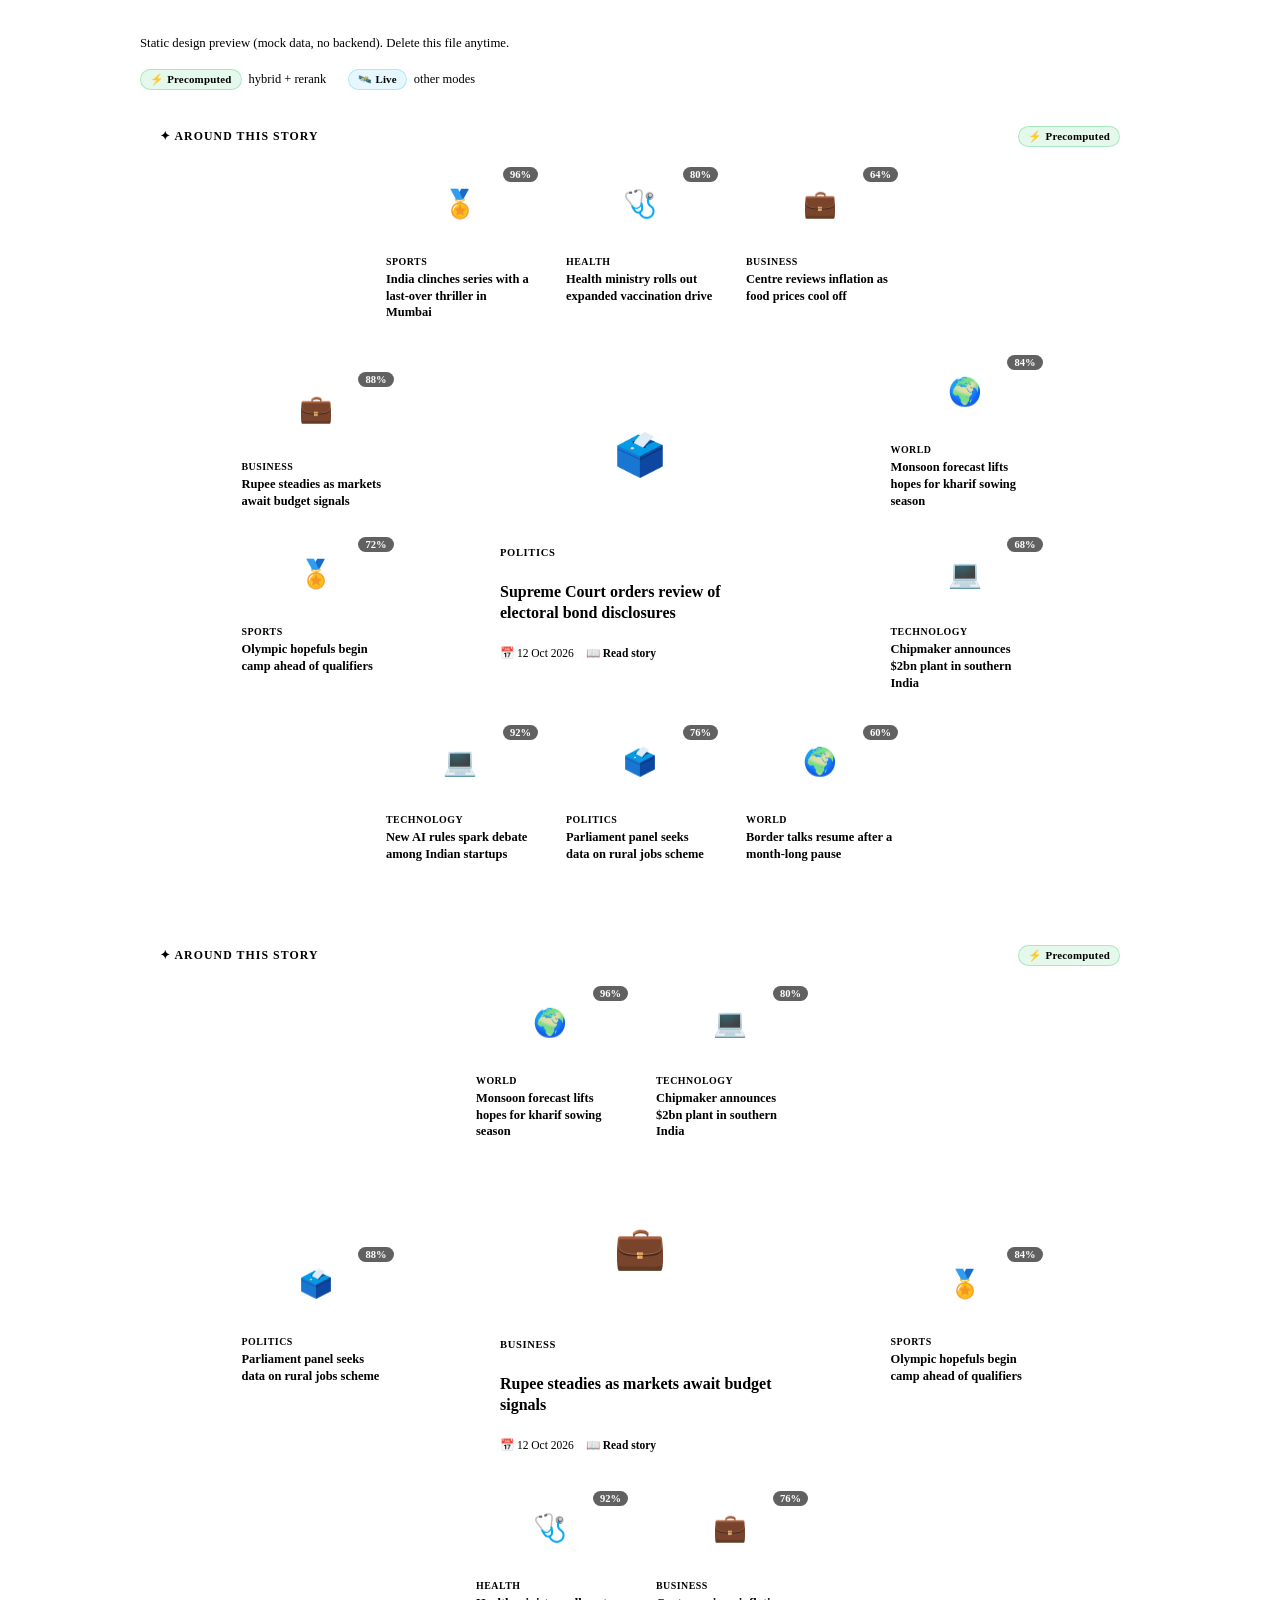
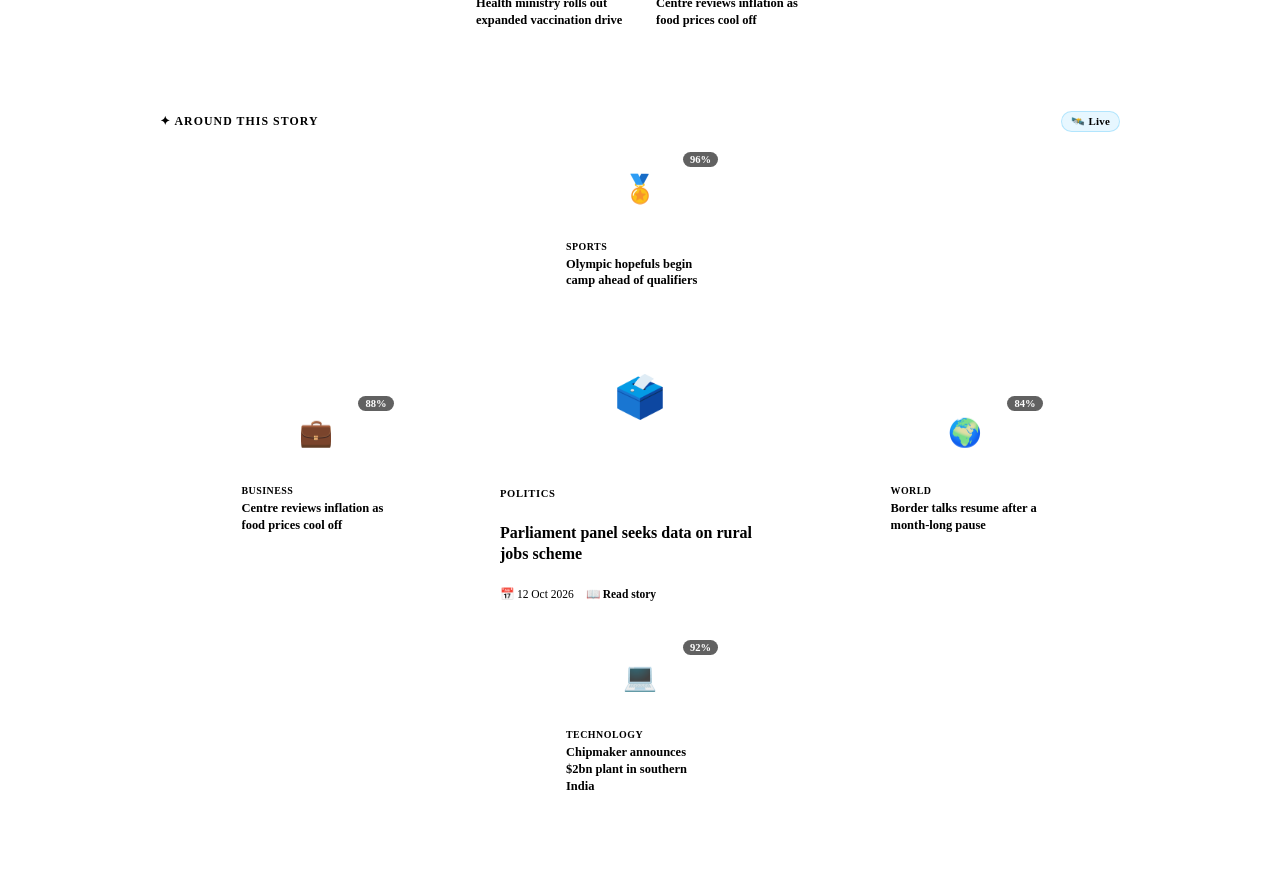
==== frontend/_preview_halo.html @ 924f1fb4 "Update recommendation system" ====
<!DOCTYPE html>
<html lang="en" data-theme="dark">
<head>
  <meta charset="UTF-8" />
  <meta name="viewport" content="width=device-width, initial-scale=1.0" />
  <title>Halo Widget Preview — throwaway</title>
  <link rel="stylesheet" href="css/variables.css" />
  <link rel="stylesheet" href="css/base.css" />
  <link rel="stylesheet" href="css/layout.css" />
  <link rel="stylesheet" href="css/cards.css" />
  <link rel="stylesheet" href="css/tabs.css" />
  <style>
    body { background: var(--bg-base); padding: 28px; }
    .preview-wrap { max-width: 1000px; margin: 0 auto; }
    .preview-note { font-size: .8rem; color: var(--text-muted); margin-bottom: 18px; }
  </style>
</head>
<body>
  <div class="preview-wrap">
    <div class="preview-note">
      Static design preview (mock data, no backend). Delete this file anytime.
    </div>
    <div class="feed-explainer">
      <span class="feed-explainer-item"><span class="source-chip source-chip-pre">⚡ Precomputed</span> hybrid + rerank</span>
      <span class="feed-explainer-item"><span class="source-chip source-chip-live">🛰️ Live</span> other modes</span>
    </div>
    <div id="article-feed" class="article-feed"></div>
  </div>

<script>
  const SECTIONS = ['Politics','Sports','Technology','Business','World','Health'];
  const EMOJI = { Politics:'🗳️', Sports:'🏅', Technology:'💻', Business:'💼', World:'🌍', Health:'🩺' };
  const TITLES = [
    'Supreme Court orders review of electoral bond disclosures',
    'India clinches series with a last-over thriller in Mumbai',
    'New AI rules spark debate among Indian startups',
    'Rupee steadies as markets await budget signals',
    'Monsoon forecast lifts hopes for kharif sowing season',
    'Health ministry rolls out expanded vaccination drive',
    'Parliament panel seeks data on rural jobs scheme',
    'Olympic hopefuls begin camp ahead of qualifiers',
    'Chipmaker announces $2bn plant in southern India',
    'Centre reviews inflation as food prices cool off',
    'Border talks resume after a month-long pause',
    'Cities pilot electric bus fleets to cut emissions'
  ];

  function tile(i, score) {
    const sec = SECTIONS[i % SECTIONS.length];
    return `<div class="orbit-tile clickable">
      <div class="orbit-tile-thumb"><div class="orbit-tile-fallback">${EMOJI[sec]}</div>
        <span class="orbit-score">${score}%</span></div>
      <div class="orbit-tile-body">
        <div class="orbit-tile-section">${sec}</div>
        <div class="orbit-tile-title">${TITLES[i % TITLES.length]}</div>
      </div>
    </div>`;
  }

  function widget(mainIndex, recCount, chip) {
    const sec = SECTIONS[mainIndex % SECTIONS.length];
    const order = ['top','bottom','left','right'];
    const buckets = { top:'', bottom:'', left:'', right:'' };
    for (let i = 0; i < recCount; i++) {
      buckets[order[i % 4]] += tile(mainIndex + i + 1, 96 - i * 4);
    }
    return `
      <article class="feed-widget">
        <div class="feed-widget-head">
          <span class="feed-recs-title">✦ Around this story</span>
          <span>${chip}</span>
        </div>
        <div class="orbit-stage">
          <div class="orbit-slot orbit-slot-top">${buckets.top}</div>
          <div class="orbit-slot orbit-slot-left">${buckets.left}</div>
          <div class="orbit-main">
            <div class="orbit-main-thumb"><div class="orbit-main-fallback">${EMOJI[sec]}</div></div>
            <div class="orbit-main-body">
              <div class="orbit-main-section" style="color:var(--brand-primary)">${sec.toUpperCase()}</div>
              <h3 class="orbit-main-title">${TITLES[mainIndex % TITLES.length]}</h3>
              <div class="orbit-main-meta"><span>📅 12 Oct 2026</span><a class="feed-read-link" href="#">📖 Read story</a></div>
            </div>
          </div>
          <div class="orbit-slot orbit-slot-right">${buckets.right}</div>
          <div class="orbit-slot orbit-slot-bottom">${buckets.bottom}</div>
        </div>
      </article>`;
  }

  document.getElementById('article-feed').innerHTML =
    widget(0, 10, '<span class="source-chip source-chip-pre">⚡ Precomputed</span>') +
    widget(3, 6,  '<span class="source-chip source-chip-pre">⚡ Precomputed</span>') +
    widget(6, 4,  '<span class="source-chip source-chip-live">🛰️ Live</span>');
</script>
</body>
</html>
---- frontend/css/tabs.css ----
/* ─── Tabs Nav ───────────────────────────────────────────────────────────── */
.tabs-nav {
  display: flex; align-items: center; gap: 4px;
  border-bottom: 1px solid var(--border-subtle);
  margin-bottom: 24px; padding-bottom: 0;
}
.tab-btn {
  display: flex; align-items: center; gap: 7px;
  padding: 11px 18px; font-size: 0.85rem; font-weight: 600;
  color: var(--text-secondary); border-radius: var(--radius-sm) var(--radius-sm) 0 0;
  border-bottom: 2px solid transparent; margin-bottom: -1px;
  transition: all var(--transition-fast);
}
.tab-btn svg { width: 16px; height: 16px; flex-shrink: 0; }
.tab-btn:hover { color: var(--text-primary); background: var(--border-subtle); }
.tab-btn.active { color: var(--brand-primary); border-bottom-color: var(--brand-primary); }

/* ─── Tab Panels ─────────────────────────────────────────────────────────── */
.tab-panel { display: none; animation: fadeInUp 0.25s ease; }
.tab-panel.active { display: block; }

@keyframes fadeInUp {
  from { opacity: 0; transform: translateY(8px); }
  to   { opacity: 1; transform: translateY(0); }
}

/* ─── More Stories section ───────────────────────────────────────────────── */
.more-stories { margin-top: 32px; }

/* ─── Source chips (live vs precomputed) ─────────────────────────────────── */
.source-chip {
  display: inline-flex; align-items: center; gap: 4px;
  padding: 3px 9px; border-radius: 999px;
  font-size: 0.68rem; font-weight: 700; letter-spacing: 0.02em;
  white-space: nowrap;
}
.source-chip-pre {
  background: rgba(34,197,94,0.12); color: var(--color-success);
  border: 1px solid rgba(34,197,94,0.30);
}
.source-chip-live {
  background: rgba(56,189,248,0.12); color: var(--color-info);
  border: 1px solid rgba(56,189,248,0.30);
}

/* ─── Similar Articles feed ──────────────────────────────────────────────── */
.feed-explainer {
  display: flex; flex-wrap: wrap; gap: 10px 22px;
  font-size: 0.78rem; color: var(--text-muted);
  margin-bottom: 18px;
}
.feed-explainer-item { display: inline-flex; align-items: center; gap: 7px; }

.article-feed { display: flex; flex-direction: column; gap: 26px; }

/* Bottom sentinel that triggers the next batch of widgets while scrolling. */
.feed-sentinel {
  display: flex; align-items: center; justify-content: center;
  padding: 22px 0 10px;
}
.feed-sentinel-text {
  font-size: 0.85rem; letter-spacing: 0.03em; color: var(--text-muted);
}
.feed-sentinel.done .feed-sentinel-text { opacity: 0.8; }

/* One "halo" widget: a source story in the middle of its recommendations. */
.feed-widget {
  position: relative;
  background:
    radial-gradient(120% 130% at 50% 0%, var(--bg-card-hover) 0%, var(--bg-card) 62%);
  border: 1px solid var(--border-subtle);
  border-radius: var(--radius-xl);
  padding: 18px 20px 24px;
  overflow: hidden;
  transition: border-color var(--transition-fast), box-shadow var(--transition-fast);
}
.feed-widget:hover { border-color: var(--border-accent); box-shadow: var(--shadow-md); }
.feed-widget-skeleton { pointer-events: none; }

.feed-widget-head {
  display: flex; align-items: center; justify-content: space-between; gap: 10px;
  margin-bottom: 4px;
}
.feed-recs-title {
  font-size: 0.74rem; font-weight: 700; text-transform: uppercase;
  letter-spacing: 0.09em; color: var(--text-muted);
}

/* ── Halo stage: main card in the centre, recs distributed around it ── */
.orbit-stage {
  display: grid;
  grid-template-columns: 1fr auto 1fr;
  grid-template-rows: auto auto auto;
  align-items: center;
  align-content: center;
  justify-items: center;
  gap: 18px 14px;
  padding: 10px 0 4px;
}

.orbit-slot { display: flex; gap: 12px; flex-wrap: wrap; justify-content: center; }
.orbit-slot-top    { grid-column: 1 / -1; grid-row: 1; }
.orbit-slot-bottom { grid-column: 1 / -1; grid-row: 3; }
.orbit-slot-left   { grid-column: 1; grid-row: 2; flex-direction: column; align-items: center; }
.orbit-slot-right  { grid-column: 3; grid-row: 2; flex-direction: column; align-items: center; }

/* Centre article */
.orbit-main {
  grid-column: 2; grid-row: 2;
  width: 310px; max-width: 100%;
  background: var(--bg-surface);
  border: 1px solid var(--border-accent);
  border-radius: var(--radius-lg);
  overflow: hidden;
  box-shadow: var(--brand-glow), var(--shadow-md);
  z-index: 2;
  display: flex; flex-direction: column;
  animation: fadeInUp 0.3s ease both;
}
.orbit-main-thumb { height: 158px; overflow: hidden; background: var(--bg-base); position: relative; }
.orbit-main-thumb img { width: 100%; height: 100%; object-fit: cover; }
.orbit-main-fallback {
  width: 100%; height: 100%; display: flex; align-items: center; justify-content: center;
  font-size: 2.6rem;
  background: linear-gradient(135deg, var(--bg-card) 0%, var(--bg-base) 100%);
}
.orbit-main-body { padding: 13px 15px 15px; display: flex; flex-direction: column; gap: 7px; }
.orbit-main-section {
  font-size: 0.66rem; font-weight: 800; letter-spacing: 0.06em; text-transform: uppercase;
  color: var(--brand-primary);
}
.orbit-main-title {
  font-size: 1rem; font-weight: 800; color: var(--text-primary); line-height: 1.32;
  display: -webkit-box; -webkit-line-clamp: 3; -webkit-box-orient: vertical; overflow: hidden;
}
.orbit-main-meta {
  display: flex; align-items: center; gap: 12px;
  font-size: 0.72rem; color: var(--text-muted);
}
.feed-read-link { color: var(--brand-primary); font-weight: 600; text-decoration: none; }
.feed-read-link:hover { text-decoration: underline; }

/* Recommendation tiles around the centre */
.orbit-tile {
  width: 168px;
  background: var(--bg-base);
  border: 1px solid var(--border-subtle);
  border-radius: var(--radius-md);
  overflow: hidden;
  display: flex; flex-direction: column;
  transition: transform var(--transition-fast), border-color var(--transition-fast), box-shadow var(--transition-fast);
  animation: fadeInUp 0.3s ease both;
}
.orbit-tile.clickable { cursor: pointer; }
.orbit-tile:hover {
  transform: translateY(-3px);
  border-color: var(--border-accent);
  box-shadow: var(--shadow-md);
  z-index: 3;
}
.orbit-tile-thumb { position: relative; height: 86px; overflow: hidden; background: var(--bg-card); }
.orbit-tile-thumb img { width: 100%; height: 100%; object-fit: cover; }
.orbit-tile-fallback {
  width: 100%; height: 100%; display: flex; align-items: center; justify-content: center;
  font-size: 1.7rem;
  background: linear-gradient(135deg, var(--bg-card) 0%, var(--bg-base) 100%);
}
.orbit-score {
  position: absolute; top: 6px; right: 6px;
  background: rgba(0,0,0,0.62); color: #fff;
  font-size: 0.66rem; font-weight: 700; padding: 2px 7px; border-radius: 999px;
}
.orbit-tile-body { padding: 9px 10px 10px; display: flex; flex-direction: column; gap: 4px; }
.orbit-tile-section {
  font-size: 0.62rem; font-weight: 700; text-transform: uppercase;
  letter-spacing: 0.05em; color: var(--brand-primary);
}
.orbit-tile-title {
  font-size: 0.78rem; font-weight: 600; color: var(--text-primary); line-height: 1.34;
  display: -webkit-box; -webkit-line-clamp: 3; -webkit-box-orient: vertical; overflow: hidden;
}

.orbit-tile-skel { height: 158px; }
.feed-recs-empty {
  grid-column: 1 / -1;
  text-align: center;
  font-size: 0.85rem; color: var(--text-muted); padding: 8px 0;
}

/* Stack the halo on narrow screens */
@media (max-width: 760px) {
  .orbit-stage { grid-template-columns: 1fr; grid-template-rows: none; gap: 14px; }
  .orbit-main { grid-column: 1; grid-row: auto; width: 100%; }
  .orbit-slot-top, .orbit-slot-bottom, .orbit-slot-left, .orbit-slot-right {
    grid-column: 1; grid-row: auto;
    flex-direction: row; flex-wrap: wrap; align-items: stretch;
  }
  .orbit-slot-top, .orbit-slot-bottom { order: 2; }
  .orbit-slot-left, .orbit-slot-right { order: 3; }
  .orbit-main { order: 1; }
  .orbit-tile { width: 150px; }
}
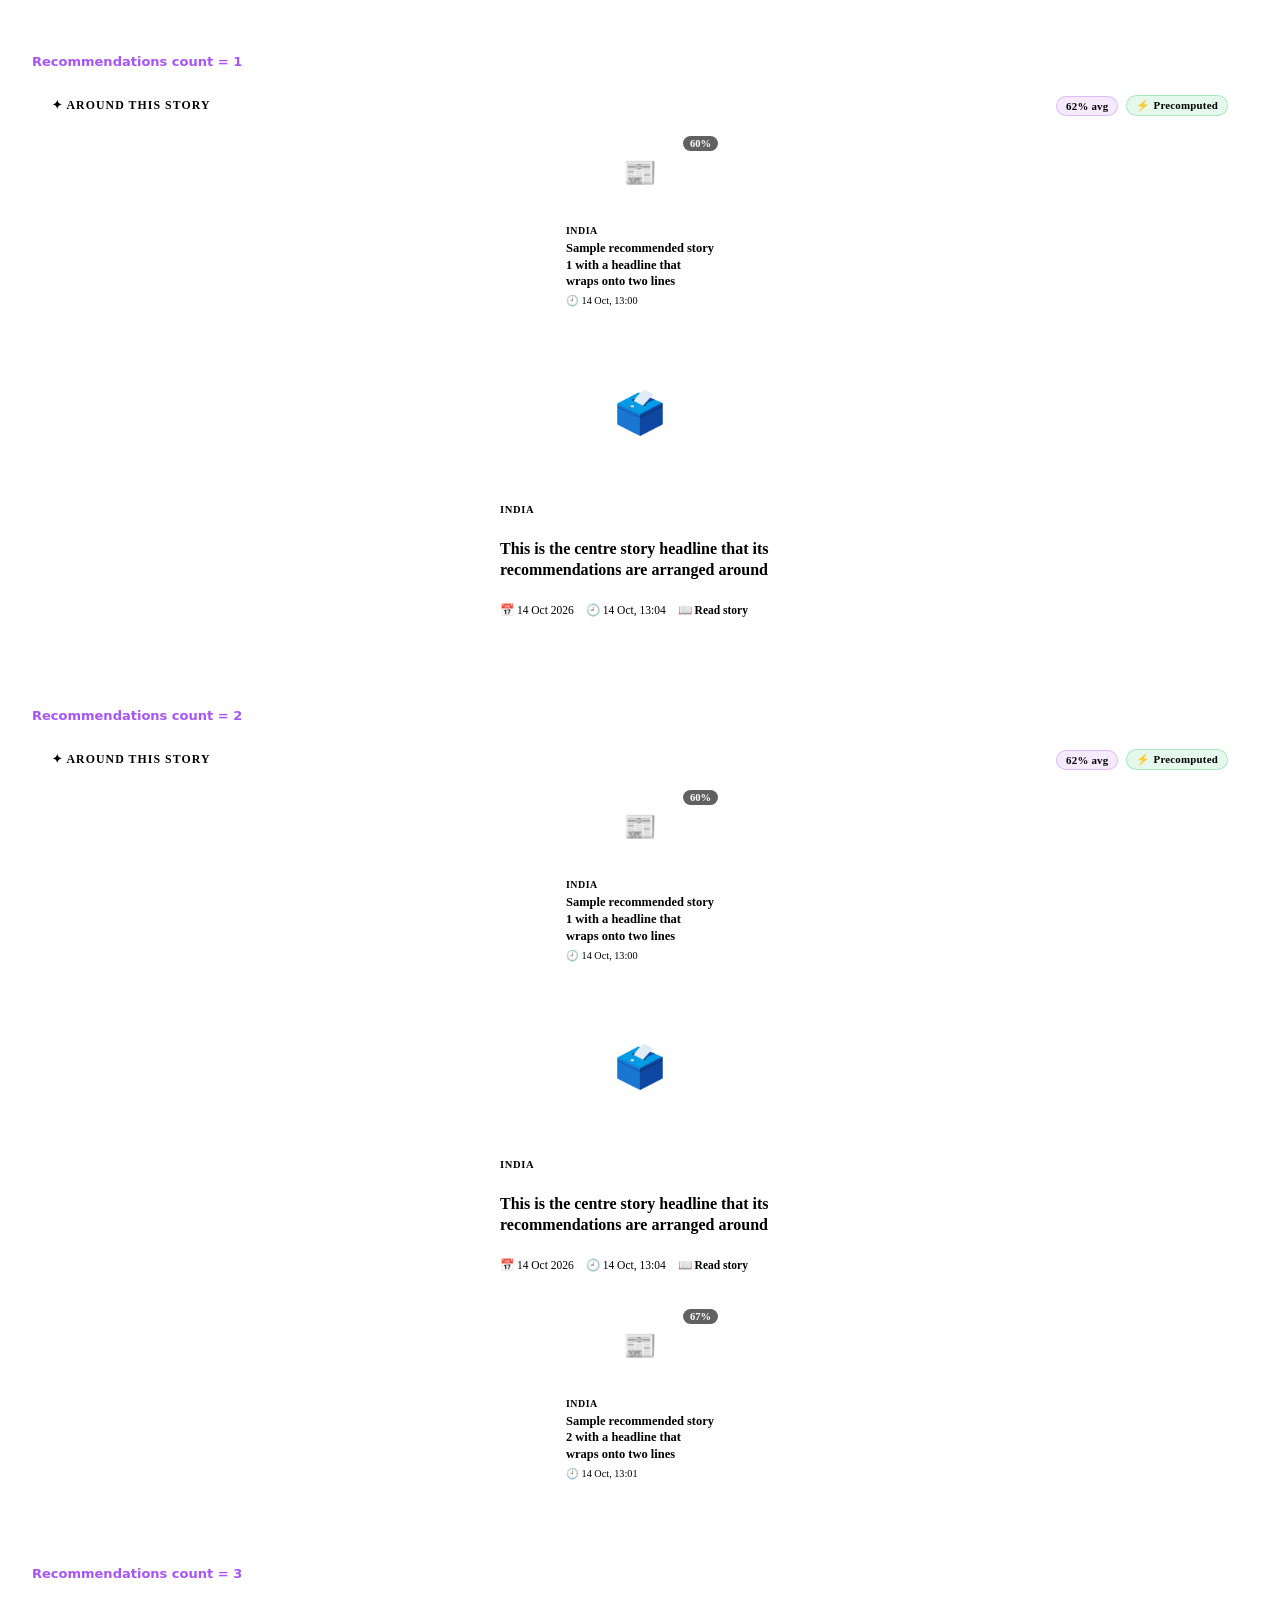
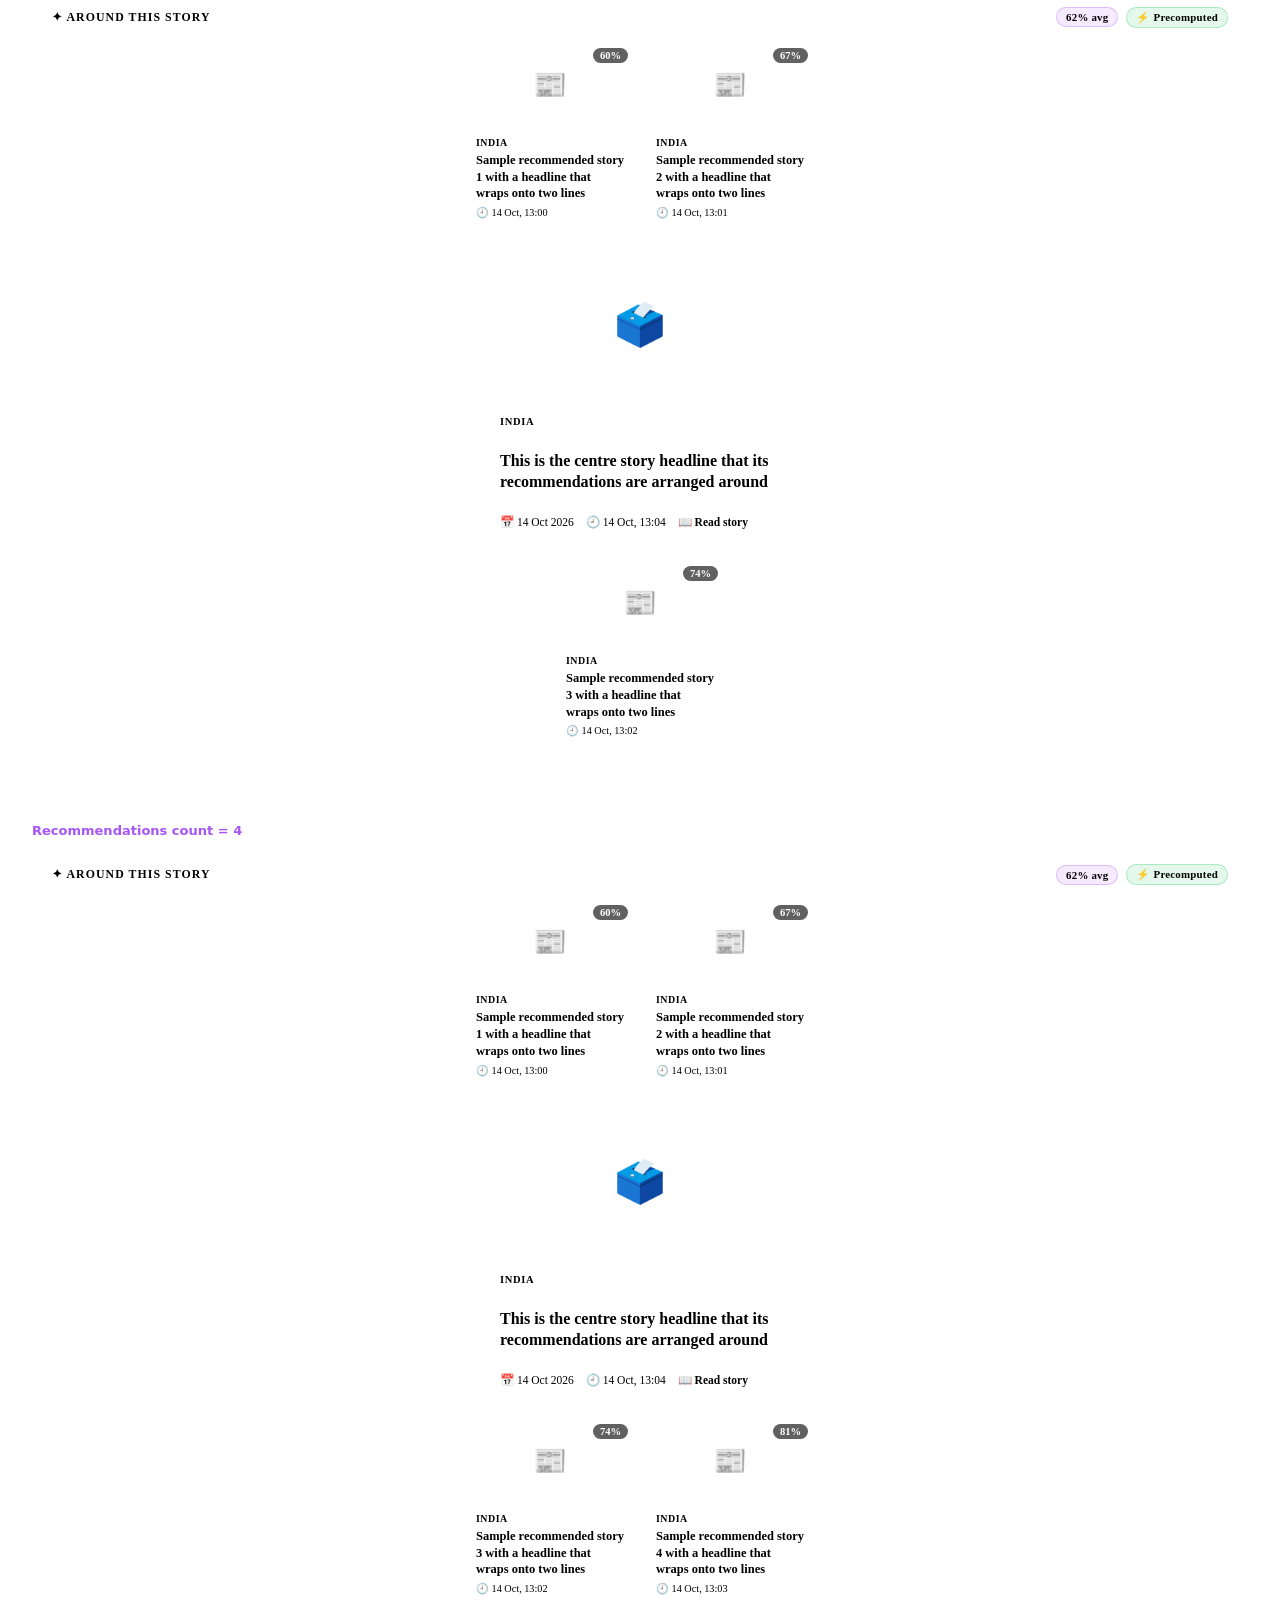
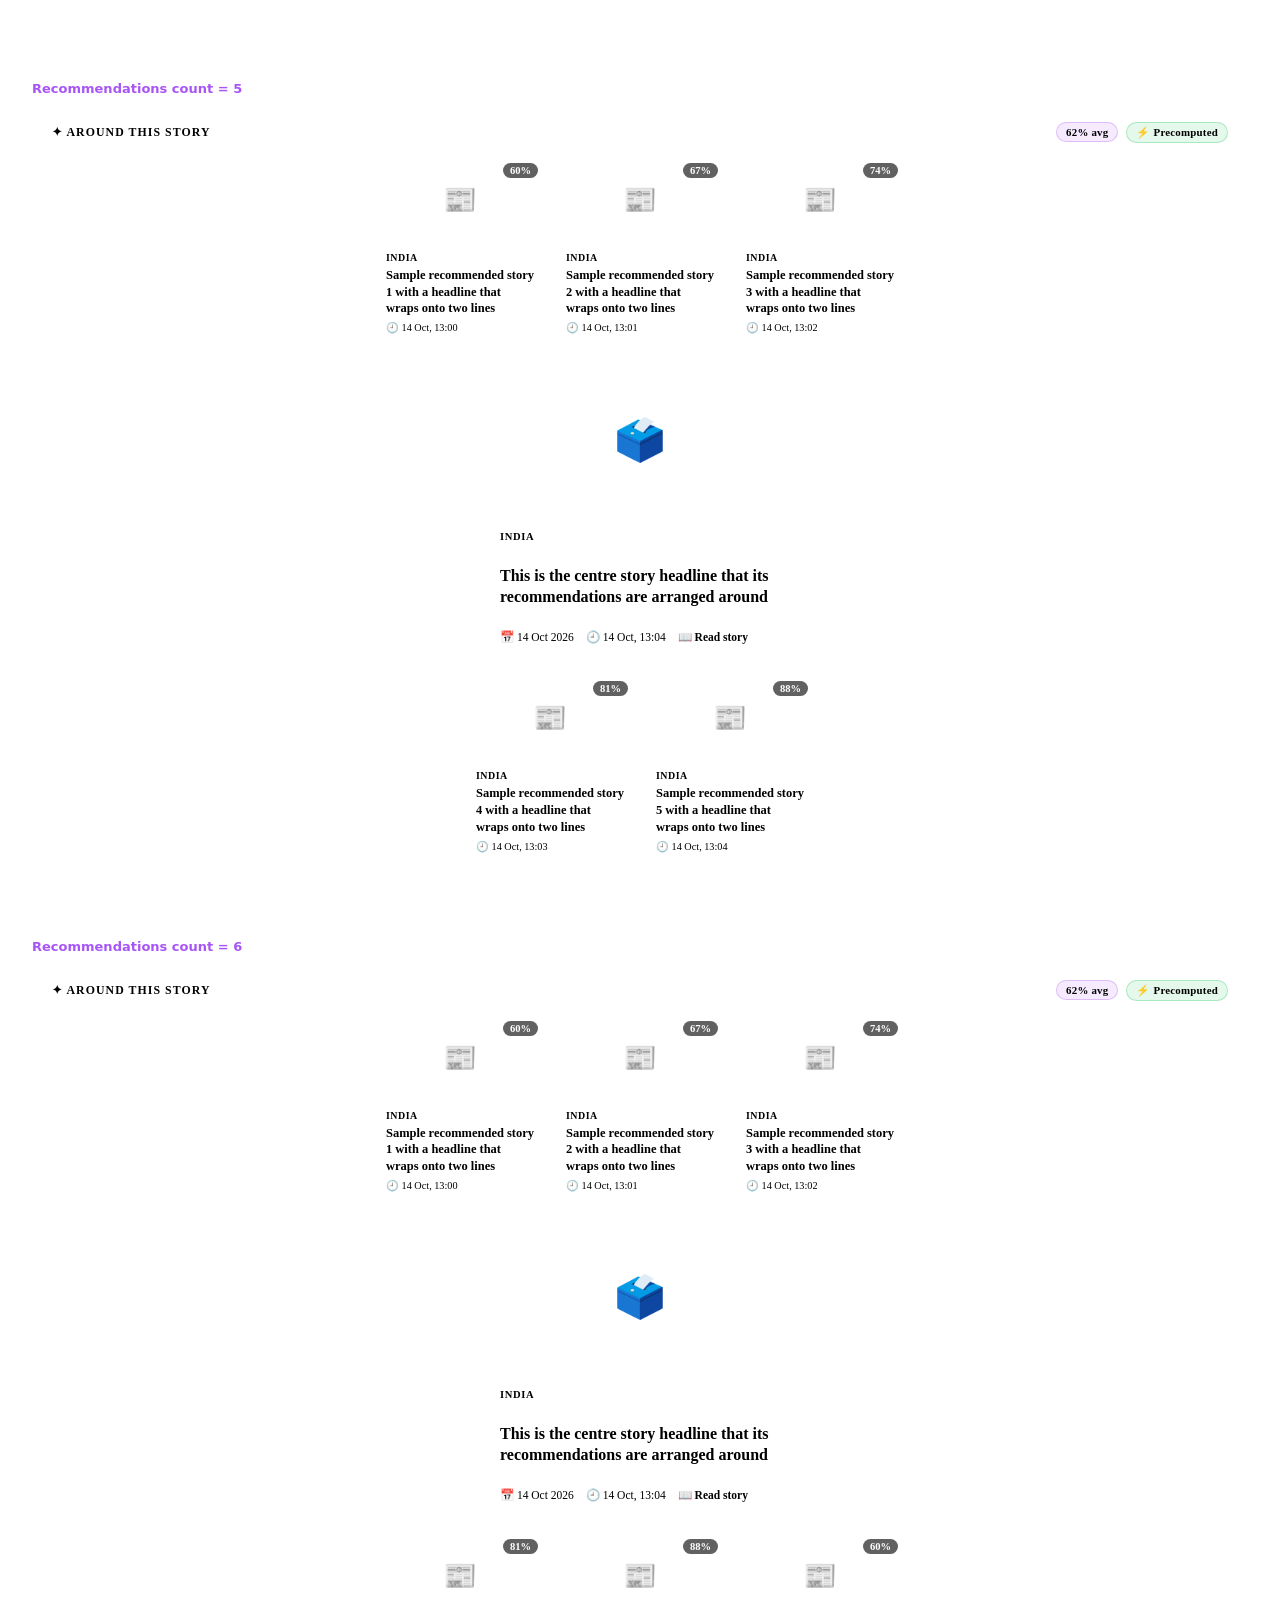
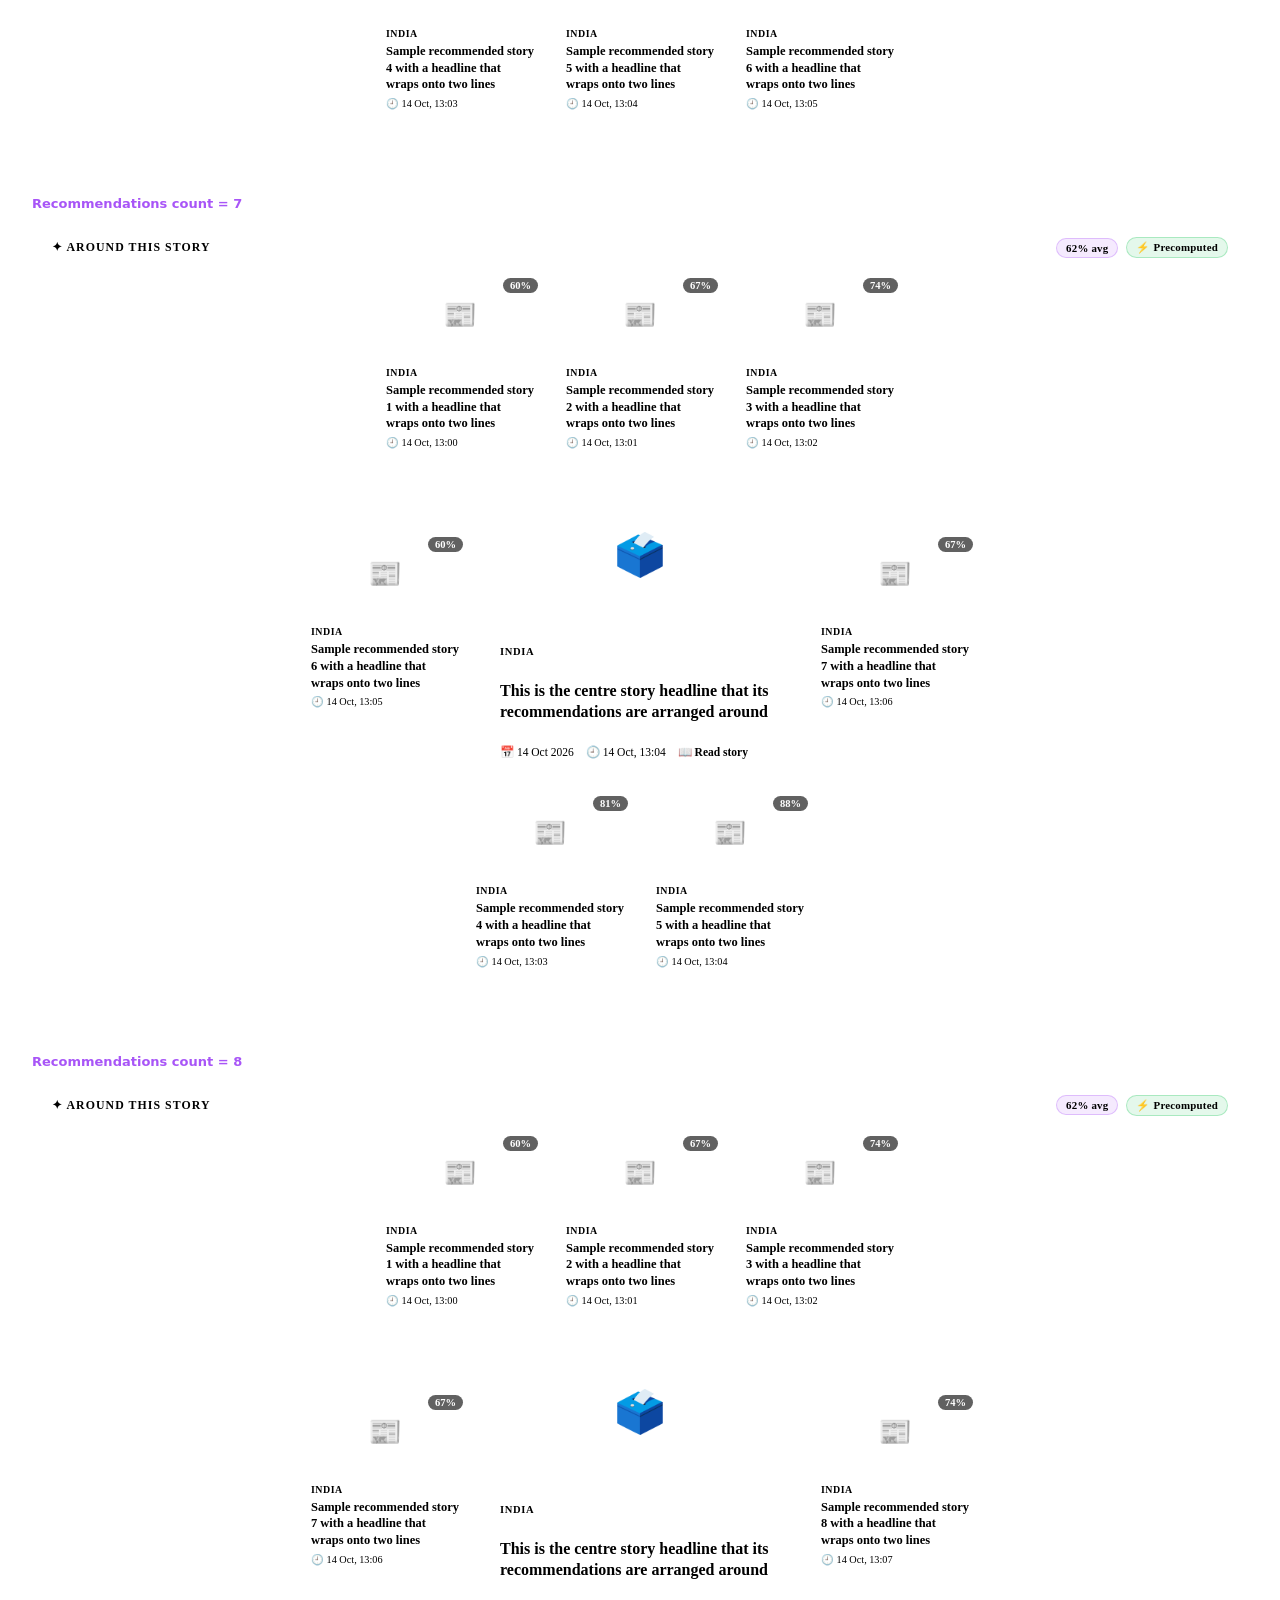
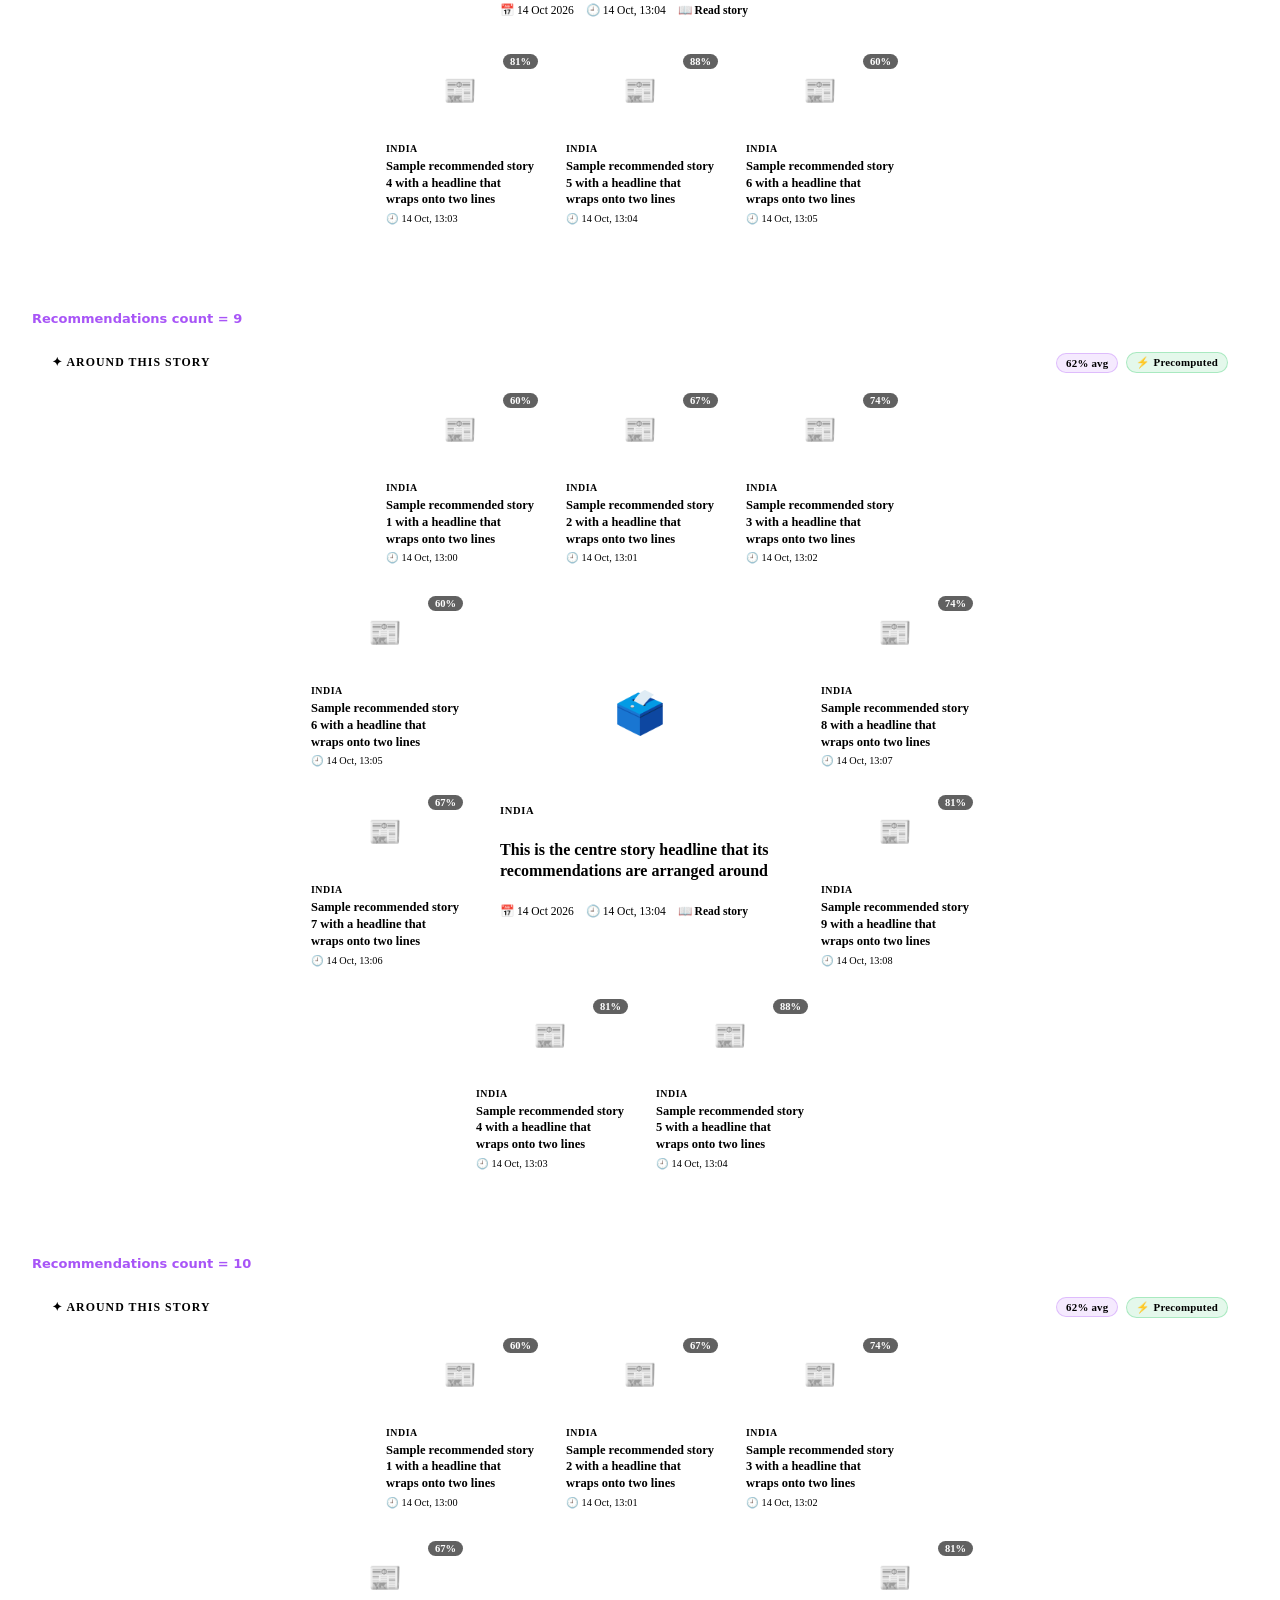
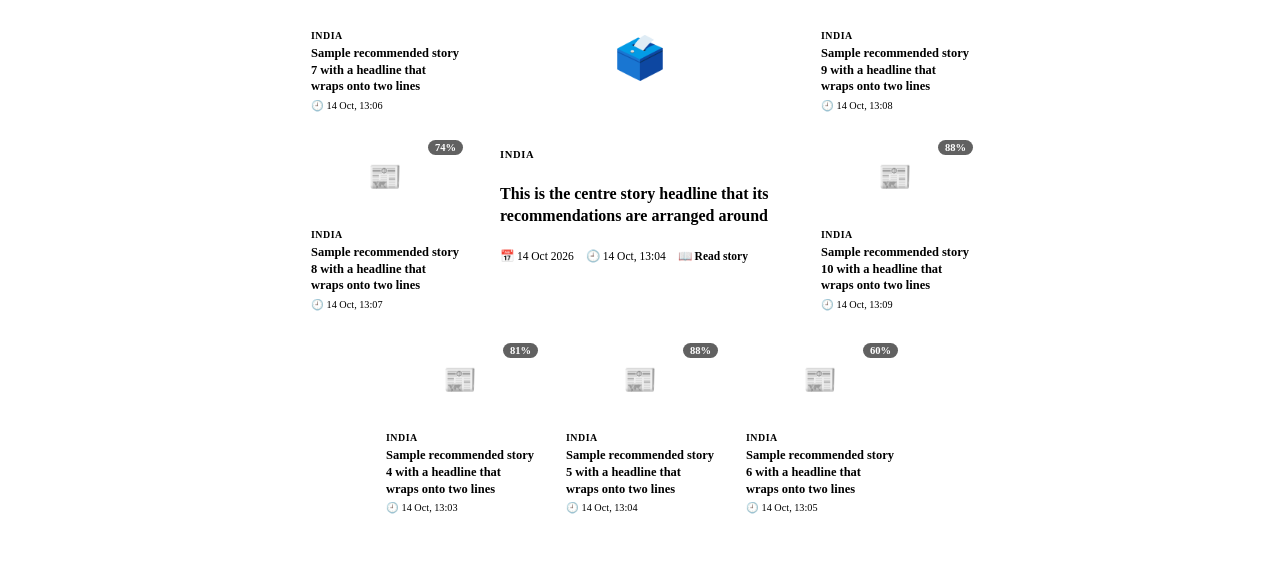
==== commit 7d6edc1d: "feat: improve ETA estimation, add created_at field, update frontend tabs and CSS - src/recommender.p" ====
--- a/frontend/_preview_halo.html
+++ b/frontend/_preview_halo.html
@@ -1,96 +1,70 @@
 <!DOCTYPE html>
 <html lang="en" data-theme="dark">
 <head>
-  <meta charset="UTF-8" />
-  <meta name="viewport" content="width=device-width, initial-scale=1.0" />
-  <title>Halo Widget Preview — throwaway</title>
+  <meta charset="utf-8" />
+  <meta name="viewport" content="width=device-width, initial-scale=1" />
   <link rel="stylesheet" href="css/variables.css" />
   <link rel="stylesheet" href="css/base.css" />
-  <link rel="stylesheet" href="css/layout.css" />
-  <link rel="stylesheet" href="css/cards.css" />
   <link rel="stylesheet" href="css/tabs.css" />
   <style>
-    body { background: var(--bg-base); padding: 28px; }
-    .preview-wrap { max-width: 1000px; margin: 0 auto; }
-    .preview-note { font-size: .8rem; color: var(--text-muted); margin-bottom: 18px; }
+    body { padding: 24px; background: var(--bg-base); }
+    .preview-label { font: 700 13px system-ui; color: #a855f7; margin: 22px 0 8px; }
   </style>
 </head>
 <body>
-  <div class="preview-wrap">
-    <div class="preview-note">
-      Static design preview (mock data, no backend). Delete this file anytime.
-    </div>
-    <div class="feed-explainer">
-      <span class="feed-explainer-item"><span class="source-chip source-chip-pre">⚡ Precomputed</span> hybrid + rerank</span>
-      <span class="feed-explainer-item"><span class="source-chip source-chip-live">🛰️ Live</span> other modes</span>
-    </div>
-    <div id="article-feed" class="article-feed"></div>
-  </div>
-
-<script>
-  const SECTIONS = ['Politics','Sports','Technology','Business','World','Health'];
-  const EMOJI = { Politics:'🗳️', Sports:'🏅', Technology:'💻', Business:'💼', World:'🌍', Health:'🩺' };
-  const TITLES = [
-    'Supreme Court orders review of electoral bond disclosures',
-    'India clinches series with a last-over thriller in Mumbai',
-    'New AI rules spark debate among Indian startups',
-    'Rupee steadies as markets await budget signals',
-    'Monsoon forecast lifts hopes for kharif sowing season',
-    'Health ministry rolls out expanded vaccination drive',
-    'Parliament panel seeks data on rural jobs scheme',
-    'Olympic hopefuls begin camp ahead of qualifiers',
-    'Chipmaker announces $2bn plant in southern India',
-    'Centre reviews inflation as food prices cool off',
-    'Border talks resume after a month-long pause',
-    'Cities pilot electric bus fleets to cut emissions'
-  ];
-
-  function tile(i, score) {
-    const sec = SECTIONS[i % SECTIONS.length];
-    return `<div class="orbit-tile clickable">
-      <div class="orbit-tile-thumb"><div class="orbit-tile-fallback">${EMOJI[sec]}</div>
-        <span class="orbit-score">${score}%</span></div>
-      <div class="orbit-tile-body">
-        <div class="orbit-tile-section">${sec}</div>
-        <div class="orbit-tile-title">${TITLES[i % TITLES.length]}</div>
-      </div>
-    </div>`;
-  }
-
-  function widget(mainIndex, recCount, chip) {
-    const sec = SECTIONS[mainIndex % SECTIONS.length];
-    const order = ['top','bottom','left','right'];
-    const buckets = { top:'', bottom:'', left:'', right:'' };
-    for (let i = 0; i < recCount; i++) {
-      buckets[order[i % 4]] += tile(mainIndex + i + 1, 96 - i * 4);
+  <div id="feed" class="article-feed"></div>
+  <script>
+    // Mirror of planHaloSlots() in frontend/js/tabs.js
+    const SLOT_ORDER = ['top', 'bottom', 'left', 'right'];
+    function planHaloSlots(n) {
+      if (n <= 0) return { top: 0, bottom: 0, left: 0, right: 0 };
+      if (n <= 6) { const top = Math.ceil(n / 2); return { top, bottom: n - top, left: 0, right: 0 }; }
+      const side = n >= 9 ? 2 : 1;
+      const rest = n - 2 * side;
+      const top = Math.ceil(rest / 2);
+      return { top, bottom: rest - top, left: side, right: side };
     }
-    return `
-      <article class="feed-widget">
+    function tile(i) {
+      return `<div class="orbit-tile"><div class="orbit-tile-thumb"><div class="orbit-tile-fallback">📰</div>` +
+        `<span class="orbit-score">${60 + ((i * 7) % 35)}%</span></div>` +
+        `<div class="orbit-tile-body"><div class="orbit-tile-section">India</div>` +
+        `<div class="orbit-tile-title">Sample recommended story ${i + 1} with a headline that wraps onto two lines</div>` +
+        `<div class="orbit-tile-meta" title="Uploaded to the system">🕘 14 Oct, 13:0${i % 10}</div></div></div>`;
+    }
+    function widget(n) {
+      const plan = planHaloSlots(n);
+      const b = { top: '', bottom: '', left: '', right: '' };
+      let idx = 0;
+      SLOT_ORDER.forEach(name => { for (let k = 0; k < plan[name] && idx < n; k++) b[name] += tile(idx++); });
+      return `<article class="feed-widget">
         <div class="feed-widget-head">
           <span class="feed-recs-title">✦ Around this story</span>
-          <span>${chip}</span>
+          <span class="feed-head-right">
+            <span class="feed-conf-chip">62% avg</span>
+            <span class="source-chip source-chip-pre">⚡ Precomputed</span>
+          </span>
         </div>
         <div class="orbit-stage">
-          <div class="orbit-slot orbit-slot-top">${buckets.top}</div>
-          <div class="orbit-slot orbit-slot-left">${buckets.left}</div>
-          <div class="orbit-main">
-            <div class="orbit-main-thumb"><div class="orbit-main-fallback">${EMOJI[sec]}</div></div>
-            <div class="orbit-main-body">
-              <div class="orbit-main-section" style="color:var(--brand-primary)">${sec.toUpperCase()}</div>
-              <h3 class="orbit-main-title">${TITLES[mainIndex % TITLES.length]}</h3>
-              <div class="orbit-main-meta"><span>📅 12 Oct 2026</span><a class="feed-read-link" href="#">📖 Read story</a></div>
+          <div class="orbit-slot orbit-slot-top">${b.top}</div>
+          <div class="orbit-mid">
+            <div class="orbit-slot orbit-slot-left">${b.left}</div>
+            <div class="orbit-main">
+              <div class="orbit-main-thumb"><div class="orbit-main-fallback">🗳️</div></div>
+              <div class="orbit-main-body">
+                <div class="orbit-main-section">INDIA</div>
+                <h3 class="orbit-main-title">This is the centre story headline that its recommendations are arranged around</h3>
+                <div class="orbit-main-meta"><span>📅 14 Oct 2026</span><span class="feed-upload" title="Uploaded to the system">🕘 14 Oct, 13:04</span><a class="feed-read-link">📖 Read story</a></div>
+              </div>
             </div>
+            <div class="orbit-slot orbit-slot-right">${b.right}</div>
           </div>
-          <div class="orbit-slot orbit-slot-right">${buckets.right}</div>
-          <div class="orbit-slot orbit-slot-bottom">${buckets.bottom}</div>
+          <div class="orbit-slot orbit-slot-bottom">${b.bottom}</div>
         </div>
       </article>`;
-  }
-
-  document.getElementById('article-feed').innerHTML =
-    widget(0, 10, '<span class="source-chip source-chip-pre">⚡ Precomputed</span>') +
-    widget(3, 6,  '<span class="source-chip source-chip-pre">⚡ Precomputed</span>') +
-    widget(6, 4,  '<span class="source-chip source-chip-live">🛰️ Live</span>');
-</script>
+    }
+    document.getElementById('feed').innerHTML = [1, 2, 3, 4, 5, 6, 7, 8, 9, 10]
+      .map(n => `<div style="width:100%"><div class="preview-label">Recommendations count = ${n}</div>${widget(n)}</div>`)
+      .join('');
+  </script>
 </body>
 </html>
--- a/frontend/css/tabs.css
+++ b/frontend/css/tabs.css
@@ -41,6 +41,17 @@
 .source-chip-live {
   background: rgba(56,189,248,0.12); color: var(--color-info);
   border: 1px solid rgba(56,189,248,0.30);
+}
+
+/* Average-recommendation-confidence chip (feed is ordered by this value) */
+.feed-head-right { display: inline-flex; align-items: center; gap: 8px; }
+.feed-conf-chip {
+  display: inline-flex; align-items: center;
+  padding: 3px 9px; border-radius: 999px;
+  font-size: 0.68rem; font-weight: 700; letter-spacing: 0.02em;
+  white-space: nowrap;
+  background: rgba(168,85,247,0.12); color: var(--brand-primary);
+  border: 1px solid rgba(168,85,247,0.30);
 }
 
 /* ─── Similar Articles feed ──────────────────────────────────────────────── */
@@ -86,27 +97,31 @@
   letter-spacing: 0.09em; color: var(--text-muted);
 }
 
-/* ── Halo stage: main card in the centre, recs distributed around it ── */
+/* ── Halo stage: main card in the centre, recs distributed around it ──
+   The stage sizes to its content and is centred, so a widget with only a few
+   recommendations collapses to a compact cluster instead of stretching a mostly
+   empty halo across the whole panel width. */
 .orbit-stage {
-  display: grid;
-  grid-template-columns: 1fr auto 1fr;
-  grid-template-rows: auto auto auto;
+  display: flex;
+  flex-direction: column;
   align-items: center;
-  align-content: center;
-  justify-items: center;
-  gap: 18px 14px;
+  gap: 16px;
+  width: fit-content;
+  max-width: 100%;
+  margin: 0 auto;
   padding: 10px 0 4px;
 }
 
+/* Middle band: left column · centre story · right column */
+.orbit-mid { display: flex; align-items: center; gap: 16px; }
+
 .orbit-slot { display: flex; gap: 12px; flex-wrap: wrap; justify-content: center; }
-.orbit-slot-top    { grid-column: 1 / -1; grid-row: 1; }
-.orbit-slot-bottom { grid-column: 1 / -1; grid-row: 3; }
-.orbit-slot-left   { grid-column: 1; grid-row: 2; flex-direction: column; align-items: center; }
-.orbit-slot-right  { grid-column: 3; grid-row: 2; flex-direction: column; align-items: center; }
+.orbit-slot-left, .orbit-slot-right { flex-direction: column; align-items: center; }
+/* An unused row/side collapses instead of reserving empty space. */
+.orbit-slot:empty { display: none; }
 
 /* Centre article */
 .orbit-main {
-  grid-column: 2; grid-row: 2;
   width: 310px; max-width: 100%;
   background: var(--bg-surface);
   border: 1px solid var(--border-accent);
@@ -139,6 +154,7 @@
 }
 .feed-read-link { color: var(--brand-primary); font-weight: 600; text-decoration: none; }
 .feed-read-link:hover { text-decoration: underline; }
+.feed-upload { color: var(--text-muted); }
 
 /* Recommendation tiles around the centre */
 .orbit-tile {
@@ -179,24 +195,27 @@
   font-size: 0.78rem; font-weight: 600; color: var(--text-primary); line-height: 1.34;
   display: -webkit-box; -webkit-line-clamp: 3; -webkit-box-orient: vertical; overflow: hidden;
 }
-
-.orbit-tile-skel { height: 158px; }
+.orbit-tile-meta {
+  display: flex; align-items: center; gap: 4px;
+  font-size: 0.64rem; color: var(--text-muted); margin-top: 1px;
+}
+
+.orbit-tile-skel { height: 196px; }
 .feed-recs-empty {
-  grid-column: 1 / -1;
   text-align: center;
   font-size: 0.85rem; color: var(--text-muted); padding: 8px 0;
 }
 
-/* Stack the halo on narrow screens */
+/* Stack the halo on narrow screens: centre story first, then the rec rows */
 @media (max-width: 760px) {
-  .orbit-stage { grid-template-columns: 1fr; grid-template-rows: none; gap: 14px; }
-  .orbit-main { grid-column: 1; grid-row: auto; width: 100%; }
-  .orbit-slot-top, .orbit-slot-bottom, .orbit-slot-left, .orbit-slot-right {
-    grid-column: 1; grid-row: auto;
+  .orbit-stage { width: 100%; gap: 14px; }
+  .orbit-mid { order: -1; flex-direction: column; width: 100%; gap: 14px; }
+  .orbit-main { order: -1; width: 100%; }
+  .orbit-slot,
+  .orbit-slot-left, .orbit-slot-right {
+    width: 100%;
     flex-direction: row; flex-wrap: wrap; align-items: stretch;
+    justify-content: center;
   }
-  .orbit-slot-top, .orbit-slot-bottom { order: 2; }
-  .orbit-slot-left, .orbit-slot-right { order: 3; }
-  .orbit-main { order: 1; }
   .orbit-tile { width: 150px; }
 }
